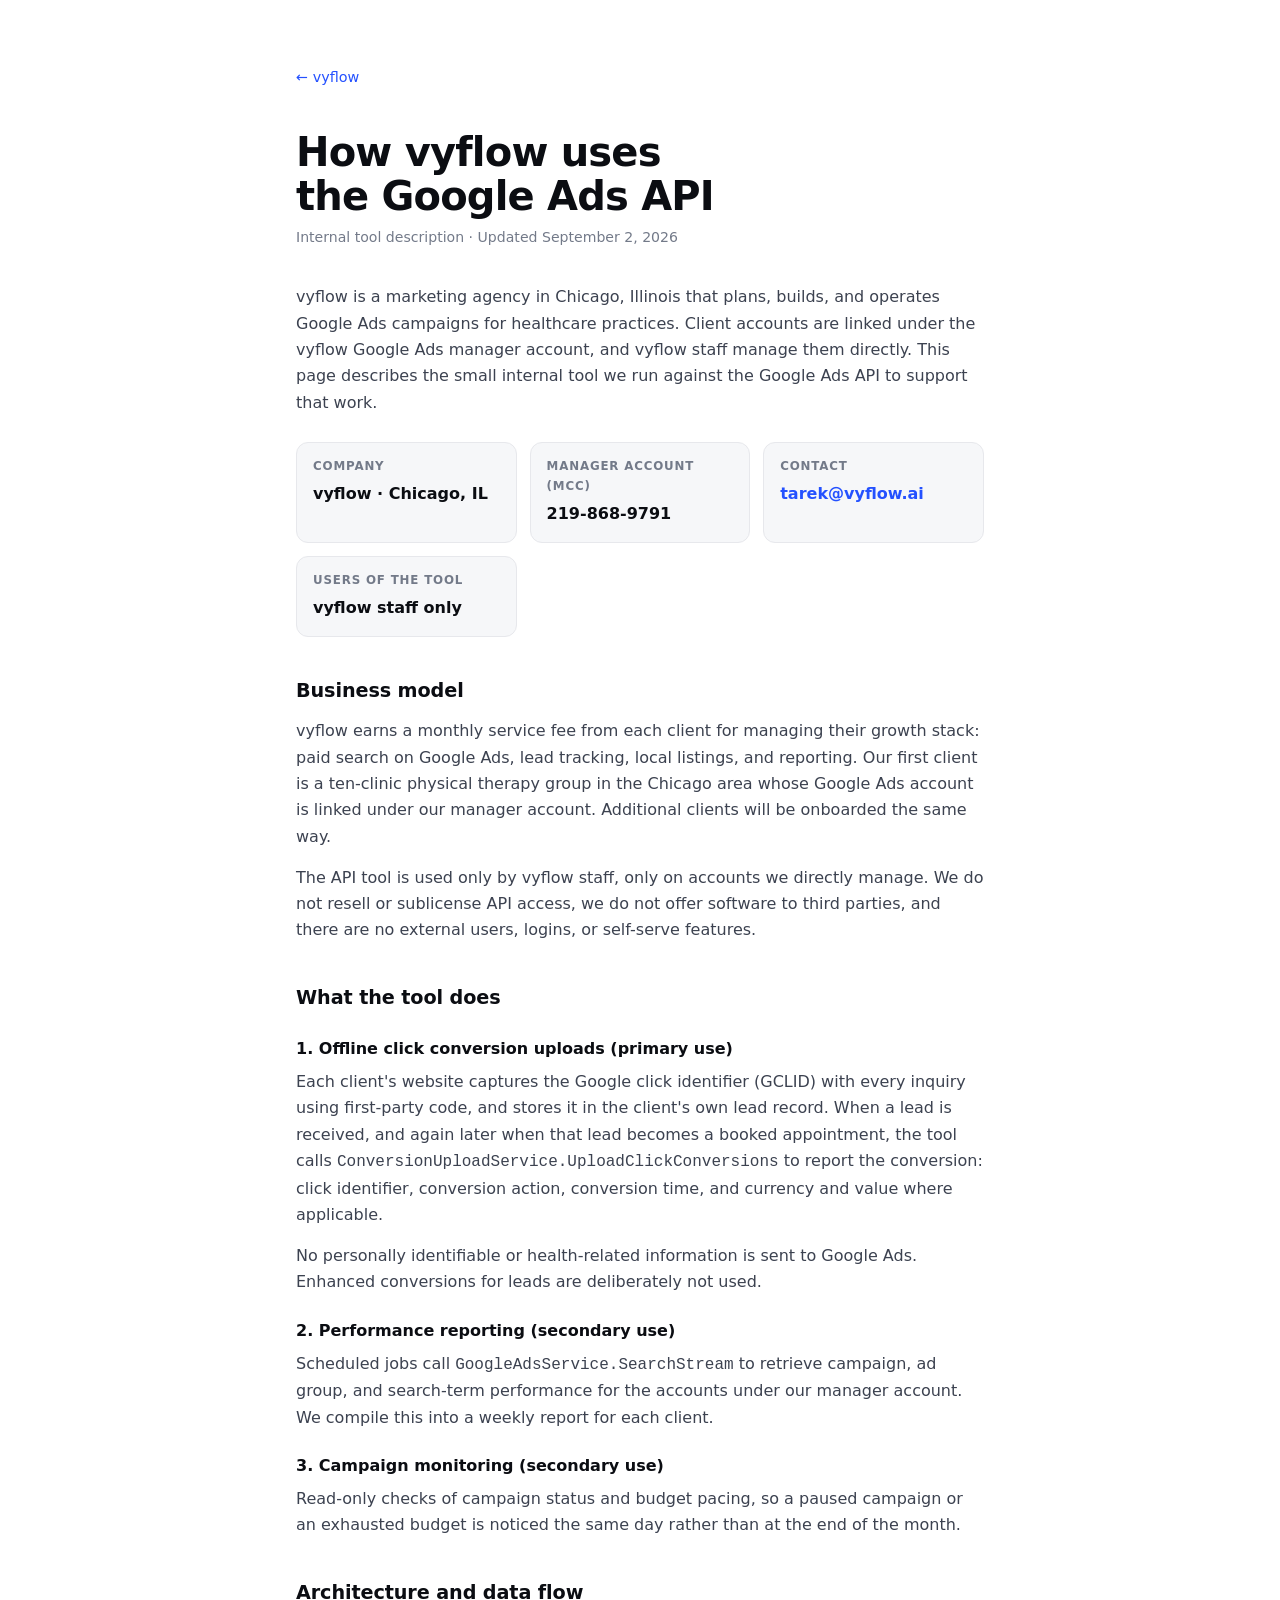
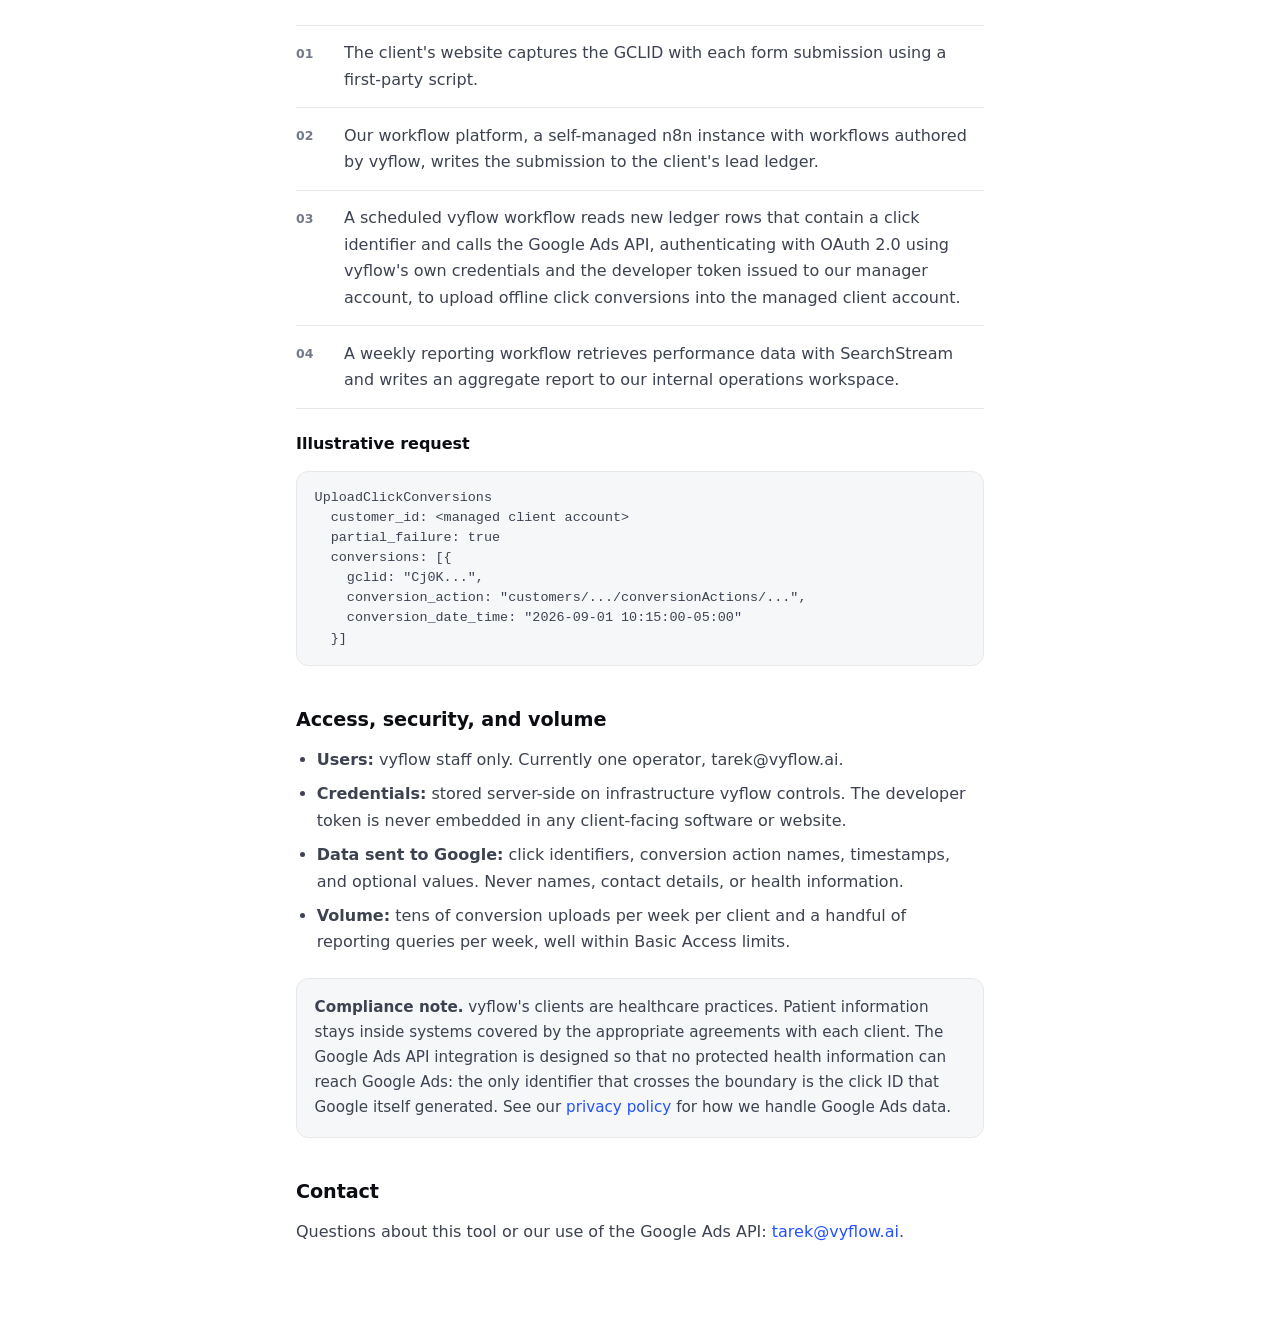
==== google-ads-api.html @ 9b513263 "site: add Google Ads API tool page, Google Ads management section, privacy data-handling section Goo" ====
<!doctype html>
<html lang="en">
<head>
<meta charset="utf-8">
<meta name="viewport" content="width=device-width, initial-scale=1">
<title>Google Ads API Tool · vyflow</title>
<meta name="description" content="How vyflow uses the Google Ads API: an internal tool that uploads offline conversions and pulls performance reports for the client accounts vyflow manages under its manager account.">
<style>
  :root { --ink:#0b0d12; --body:#3c4250; --muted:#737a89; --line:#e7e8ec; --bg:#fff; --surface:#f6f7f9; --accent:#2451ff; }
  @media (prefers-color-scheme: dark) {
    :root { --ink:#f2f4f8; --body:#b8bdc9; --muted:#7e8492; --line:#23262e; --bg:#0b0d12; --surface:#14161c; --accent:#5b7bff; }
  }
  * { box-sizing:border-box; margin:0; }
  body { font:100%/1.65 system-ui,-apple-system,"Segoe UI",sans-serif; background:var(--bg); color:var(--body); -webkit-font-smoothing:antialiased; }
  .wrap { max-width:46rem; margin:0 auto; padding:4rem 1.5rem 5rem; }
  h1 { color:var(--ink); font-size:clamp(1.9rem,4vw,2.5rem); letter-spacing:-0.02em; line-height:1.1; margin-bottom:0.5rem; text-wrap:balance; }
  h2 { color:var(--ink); font-size:1.2rem; letter-spacing:-0.005em; margin:2.4rem 0 0.7rem; }
  h3 { color:var(--ink); font-size:1rem; margin:1.4rem 0 0.4rem; }
  .meta { color:var(--muted); font-size:0.88rem; margin-bottom:2.2rem; }
  p, li { margin-bottom:0.9rem; }
  ul, ol { padding-left:1.3rem; }
  li { margin-bottom:0.5rem; }
  a { color:var(--accent); text-decoration:none; }
  a:hover { text-decoration:underline; }
  .back { display:inline-block; margin-bottom:2.5rem; font-size:0.9rem; }
  .facts { display:grid; grid-template-columns:repeat(auto-fit,minmax(13rem,1fr)); gap:0.8rem; margin:1.6rem 0 0.4rem; }
  .fact { background:var(--surface); border:1px solid var(--line); border-radius:12px; padding:0.9rem 1rem; }
  .fact .k { display:block; font-size:0.74rem; font-weight:600; letter-spacing:0.07em; text-transform:uppercase; color:var(--muted); margin-bottom:0.3rem; }
  .fact .v { color:var(--ink); font-weight:550; font-variant-numeric:tabular-nums; }
  .flow { counter-reset:step; list-style:none; padding:0; margin-top:1rem; border-top:1px solid var(--line); }
  .flow li { counter-increment:step; display:grid; grid-template-columns:2.2rem 1fr; gap:0.8rem; padding:0.9rem 0; border-bottom:1px solid var(--line); margin:0; }
  .flow li::before { content:counter(step,decimal-leading-zero); font-size:0.78rem; font-weight:600; color:var(--muted); padding-top:0.2rem; font-variant-numeric:tabular-nums; }
  pre { background:var(--surface); border:1px solid var(--line); border-radius:12px; padding:1rem 1.1rem; overflow-x:auto; font-size:0.84rem; line-height:1.5; margin:0.8rem 0 1.2rem; }
  code { font-family:ui-monospace,SFMono-Regular,Menlo,monospace; }
  .note { background:var(--surface); border:1px solid var(--line); border-radius:12px; padding:1rem 1.1rem; margin:1.4rem 0; font-size:0.95rem; }
</style>
</head>
<body>
<div class="wrap">
  <a class="back" href="/">&larr; vyflow</a>
  <h1>How vyflow uses the Google Ads API</h1>
  <p class="meta">Internal tool description · Updated September 2, 2026</p>

  <p>vyflow is a marketing agency in Chicago, Illinois that plans, builds, and operates Google Ads campaigns for healthcare practices. Client accounts are linked under the vyflow Google Ads manager account, and vyflow staff manage them directly. This page describes the small internal tool we run against the Google Ads API to support that work.</p>

  <div class="facts">
    <div class="fact"><span class="k">Company</span><span class="v">vyflow · Chicago, IL</span></div>
    <div class="fact"><span class="k">Manager account (MCC)</span><span class="v">219-868-9791</span></div>
    <div class="fact"><span class="k">Contact</span><span class="v"><a href="mailto:tarek@vyflow.ai">tarek@vyflow.ai</a></span></div>
    <div class="fact"><span class="k">Users of the tool</span><span class="v">vyflow staff only</span></div>
  </div>

  <h2>Business model</h2>
  <p>vyflow earns a monthly service fee from each client for managing their growth stack: paid search on Google Ads, lead tracking, local listings, and reporting. Our first client is a ten-clinic physical therapy group in the Chicago area whose Google Ads account is linked under our manager account. Additional clients will be onboarded the same way.</p>
  <p>The API tool is used only by vyflow staff, only on accounts we directly manage. We do not resell or sublicense API access, we do not offer software to third parties, and there are no external users, logins, or self-serve features.</p>

  <h2>What the tool does</h2>

  <h3>1. Offline click conversion uploads (primary use)</h3>
  <p>Each client's website captures the Google click identifier (GCLID) with every inquiry using first-party code, and stores it in the client's own lead record. When a lead is received, and again later when that lead becomes a booked appointment, the tool calls <code>ConversionUploadService.UploadClickConversions</code> to report the conversion: click identifier, conversion action, conversion time, and currency and value where applicable.</p>
  <p>No personally identifiable or health-related information is sent to Google Ads. Enhanced conversions for leads are deliberately not used.</p>

  <h3>2. Performance reporting (secondary use)</h3>
  <p>Scheduled jobs call <code>GoogleAdsService.SearchStream</code> to retrieve campaign, ad group, and search-term performance for the accounts under our manager account. We compile this into a weekly report for each client.</p>

  <h3>3. Campaign monitoring (secondary use)</h3>
  <p>Read-only checks of campaign status and budget pacing, so a paused campaign or an exhausted budget is noticed the same day rather than at the end of the month.</p>

  <h2>Architecture and data flow</h2>
  <ol class="flow">
    <li>The client's website captures the GCLID with each form submission using a first-party script.</li>
    <li>Our workflow platform, a self-managed n8n instance with workflows authored by vyflow, writes the submission to the client's lead ledger.</li>
    <li>A scheduled vyflow workflow reads new ledger rows that contain a click identifier and calls the Google Ads API, authenticating with OAuth 2.0 using vyflow's own credentials and the developer token issued to our manager account, to upload offline click conversions into the managed client account.</li>
    <li>A weekly reporting workflow retrieves performance data with SearchStream and writes an aggregate report to our internal operations workspace.</li>
  </ol>

  <h3>Illustrative request</h3>
  <pre><code>UploadClickConversions
  customer_id: &lt;managed client account&gt;
  partial_failure: true
  conversions: [{
    gclid: "Cj0K...",
    conversion_action: "customers/.../conversionActions/...",
    conversion_date_time: "2026-09-01 10:15:00-05:00"
  }]</code></pre>

  <h2>Access, security, and volume</h2>
  <ul>
    <li><strong>Users:</strong> vyflow staff only. Currently one operator, tarek@vyflow.ai.</li>
    <li><strong>Credentials:</strong> stored server-side on infrastructure vyflow controls. The developer token is never embedded in any client-facing software or website.</li>
    <li><strong>Data sent to Google:</strong> click identifiers, conversion action names, timestamps, and optional values. Never names, contact details, or health information.</li>
    <li><strong>Volume:</strong> tens of conversion uploads per week per client and a handful of reporting queries per week, well within Basic Access limits.</li>
  </ul>

  <div class="note">
    <strong>Compliance note.</strong> vyflow's clients are healthcare practices. Patient information stays inside systems covered by the appropriate agreements with each client. The Google Ads API integration is designed so that no protected health information can reach Google Ads: the only identifier that crosses the boundary is the click ID that Google itself generated. See our <a href="/privacy.html">privacy policy</a> for how we handle Google Ads data.
  </div>

  <h2>Contact</h2>
  <p>Questions about this tool or our use of the Google Ads API: <a href="mailto:tarek@vyflow.ai">tarek@vyflow.ai</a>.</p>
</div>
</body>
</html>
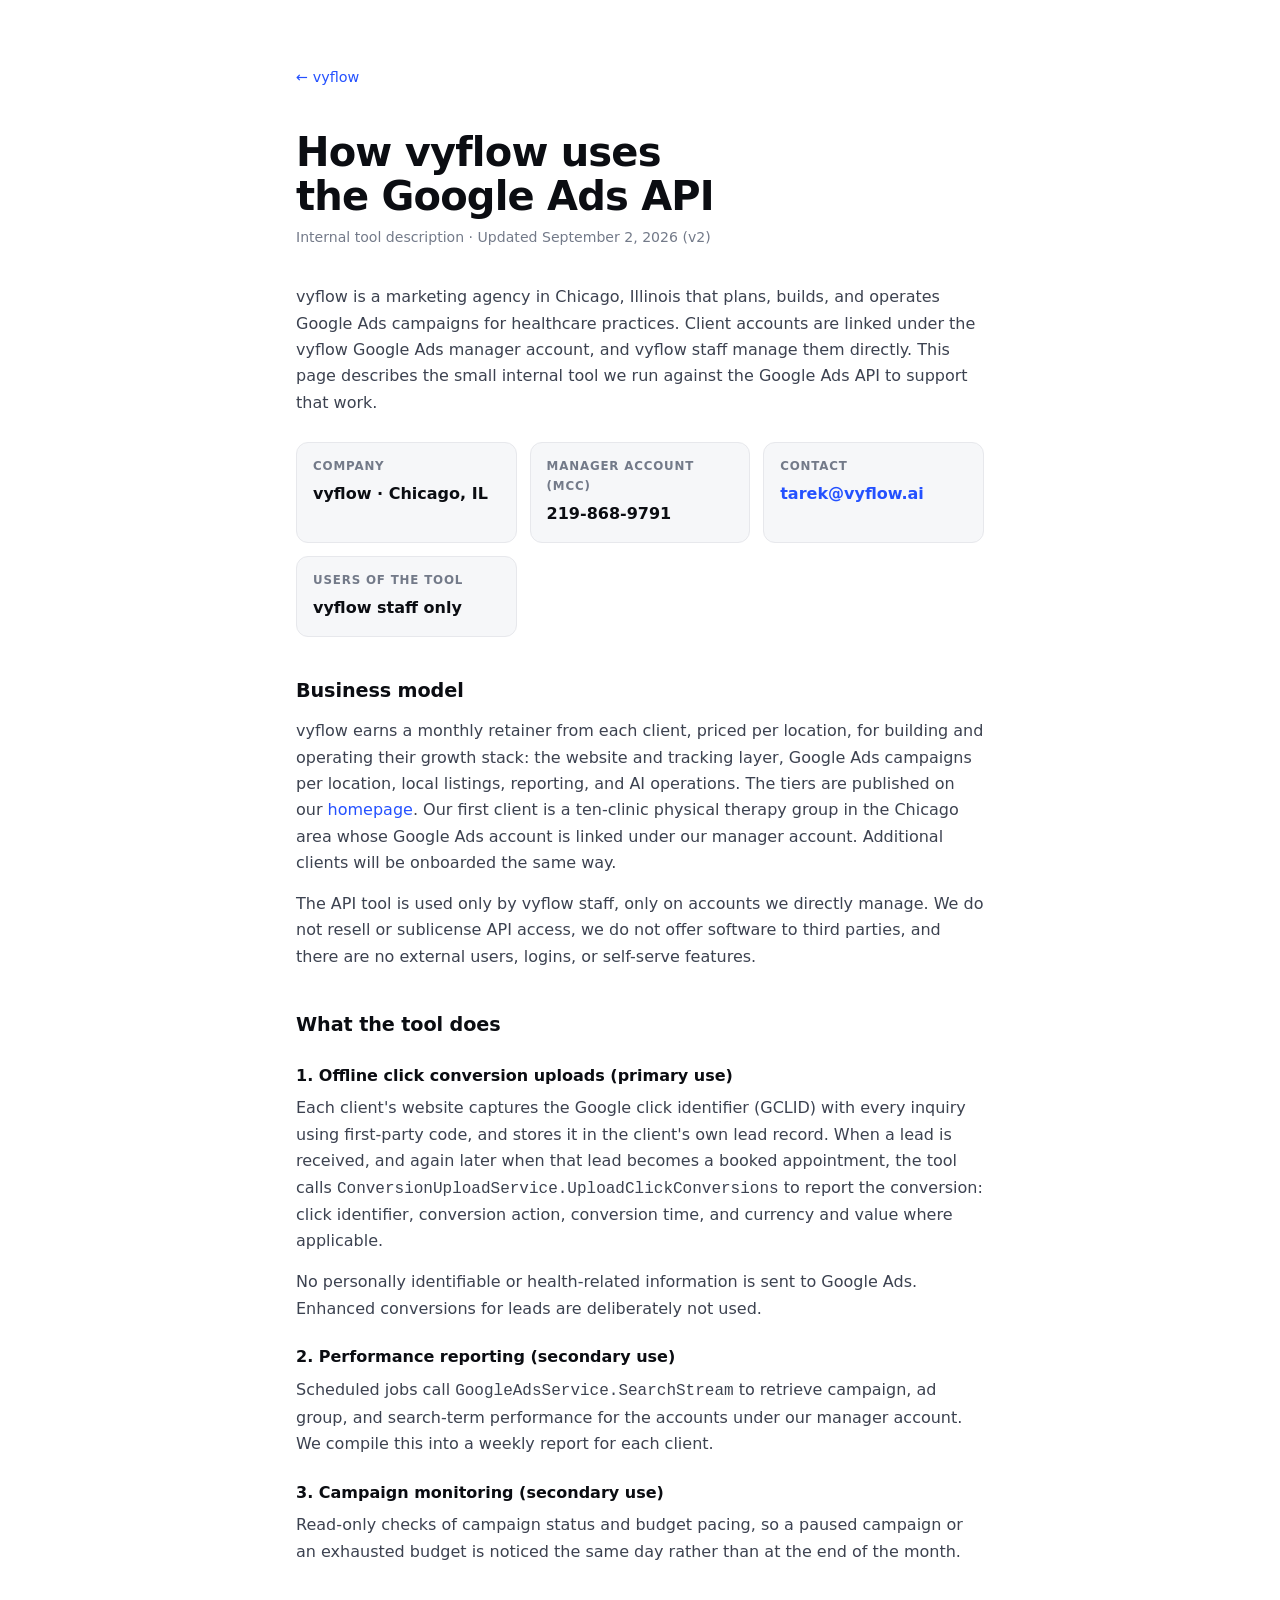
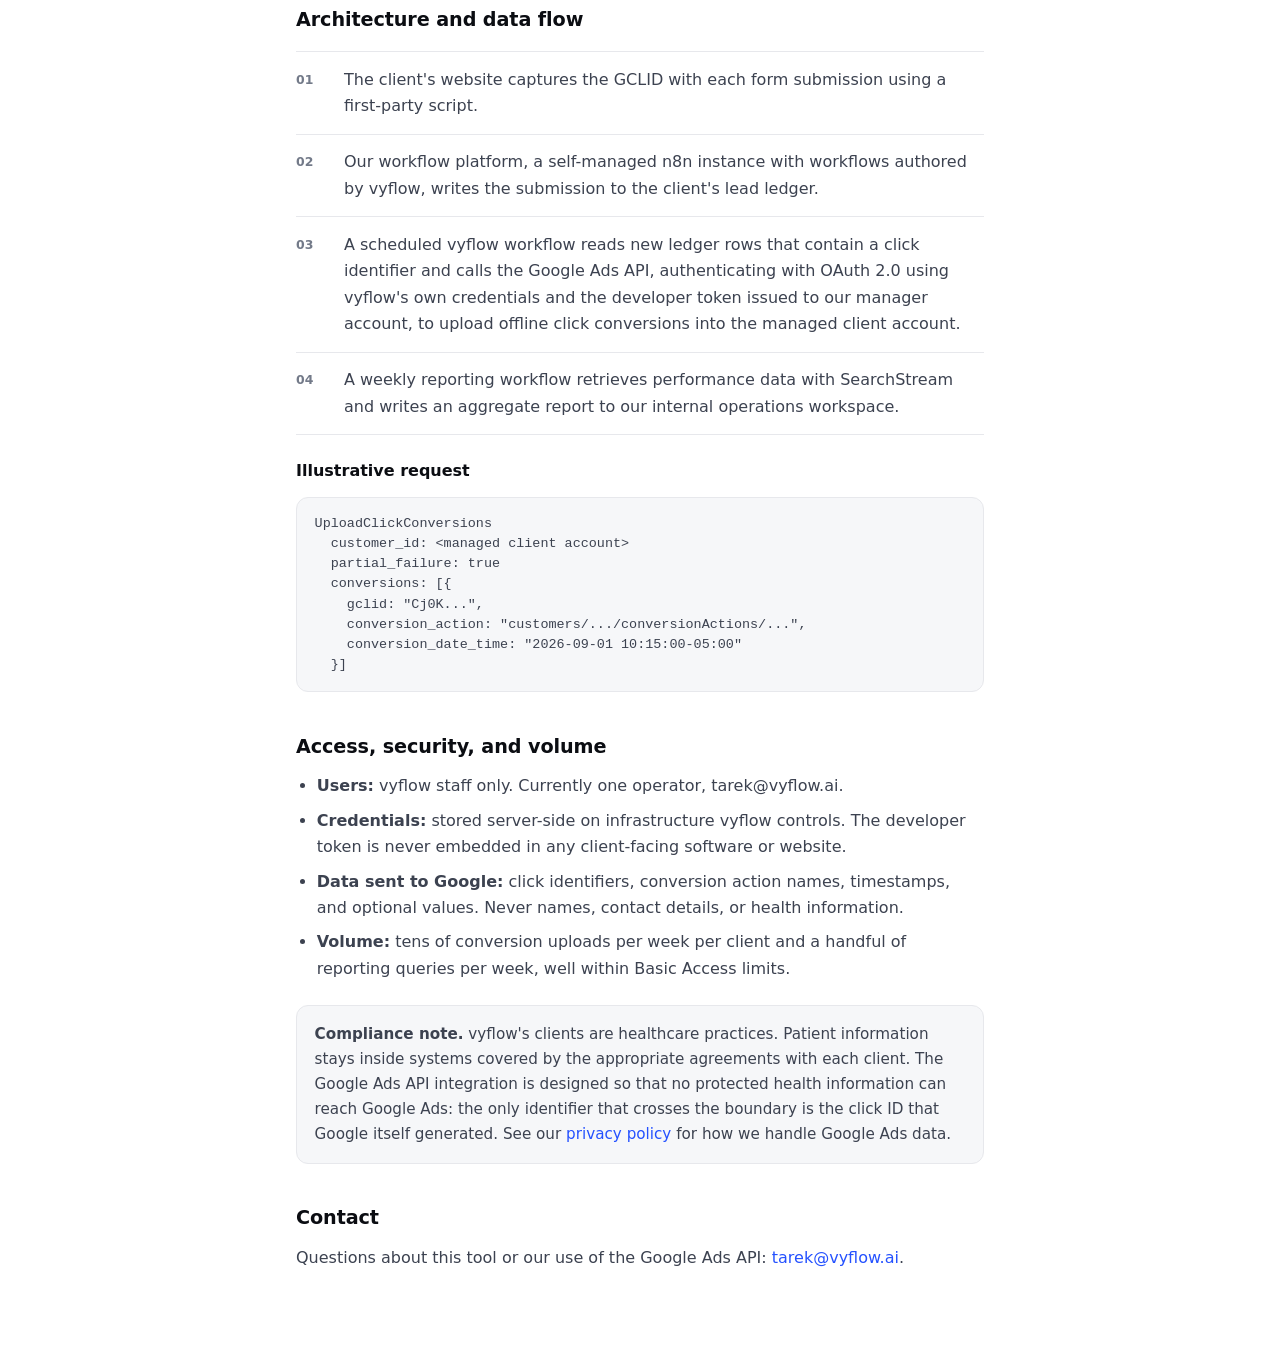
==== commit eff149c1: "site v2: positioning, three tiers, AI audit offer; Meta runbook rewrite after Business Suite audit C" ====
--- a/google-ads-api.html
+++ b/google-ads-api.html
@@ -39,7 +39,7 @@
 <div class="wrap">
   <a class="back" href="/">&larr; vyflow</a>
   <h1>How vyflow uses the Google Ads API</h1>
-  <p class="meta">Internal tool description · Updated September 2, 2026</p>
+  <p class="meta">Internal tool description · Updated September 2, 2026 (v2)</p>
 
   <p>vyflow is a marketing agency in Chicago, Illinois that plans, builds, and operates Google Ads campaigns for healthcare practices. Client accounts are linked under the vyflow Google Ads manager account, and vyflow staff manage them directly. This page describes the small internal tool we run against the Google Ads API to support that work.</p>
 
@@ -51,7 +51,7 @@
   </div>
 
   <h2>Business model</h2>
-  <p>vyflow earns a monthly service fee from each client for managing their growth stack: paid search on Google Ads, lead tracking, local listings, and reporting. Our first client is a ten-clinic physical therapy group in the Chicago area whose Google Ads account is linked under our manager account. Additional clients will be onboarded the same way.</p>
+  <p>vyflow earns a monthly retainer from each client, priced per location, for building and operating their growth stack: the website and tracking layer, Google Ads campaigns per location, local listings, reporting, and AI operations. The tiers are published on our <a href="/#services">homepage</a>. Our first client is a ten-clinic physical therapy group in the Chicago area whose Google Ads account is linked under our manager account. Additional clients will be onboarded the same way.</p>
   <p>The API tool is used only by vyflow staff, only on accounts we directly manage. We do not resell or sublicense API access, we do not offer software to third parties, and there are no external users, logins, or self-serve features.</p>
 
   <h2>What the tool does</h2>
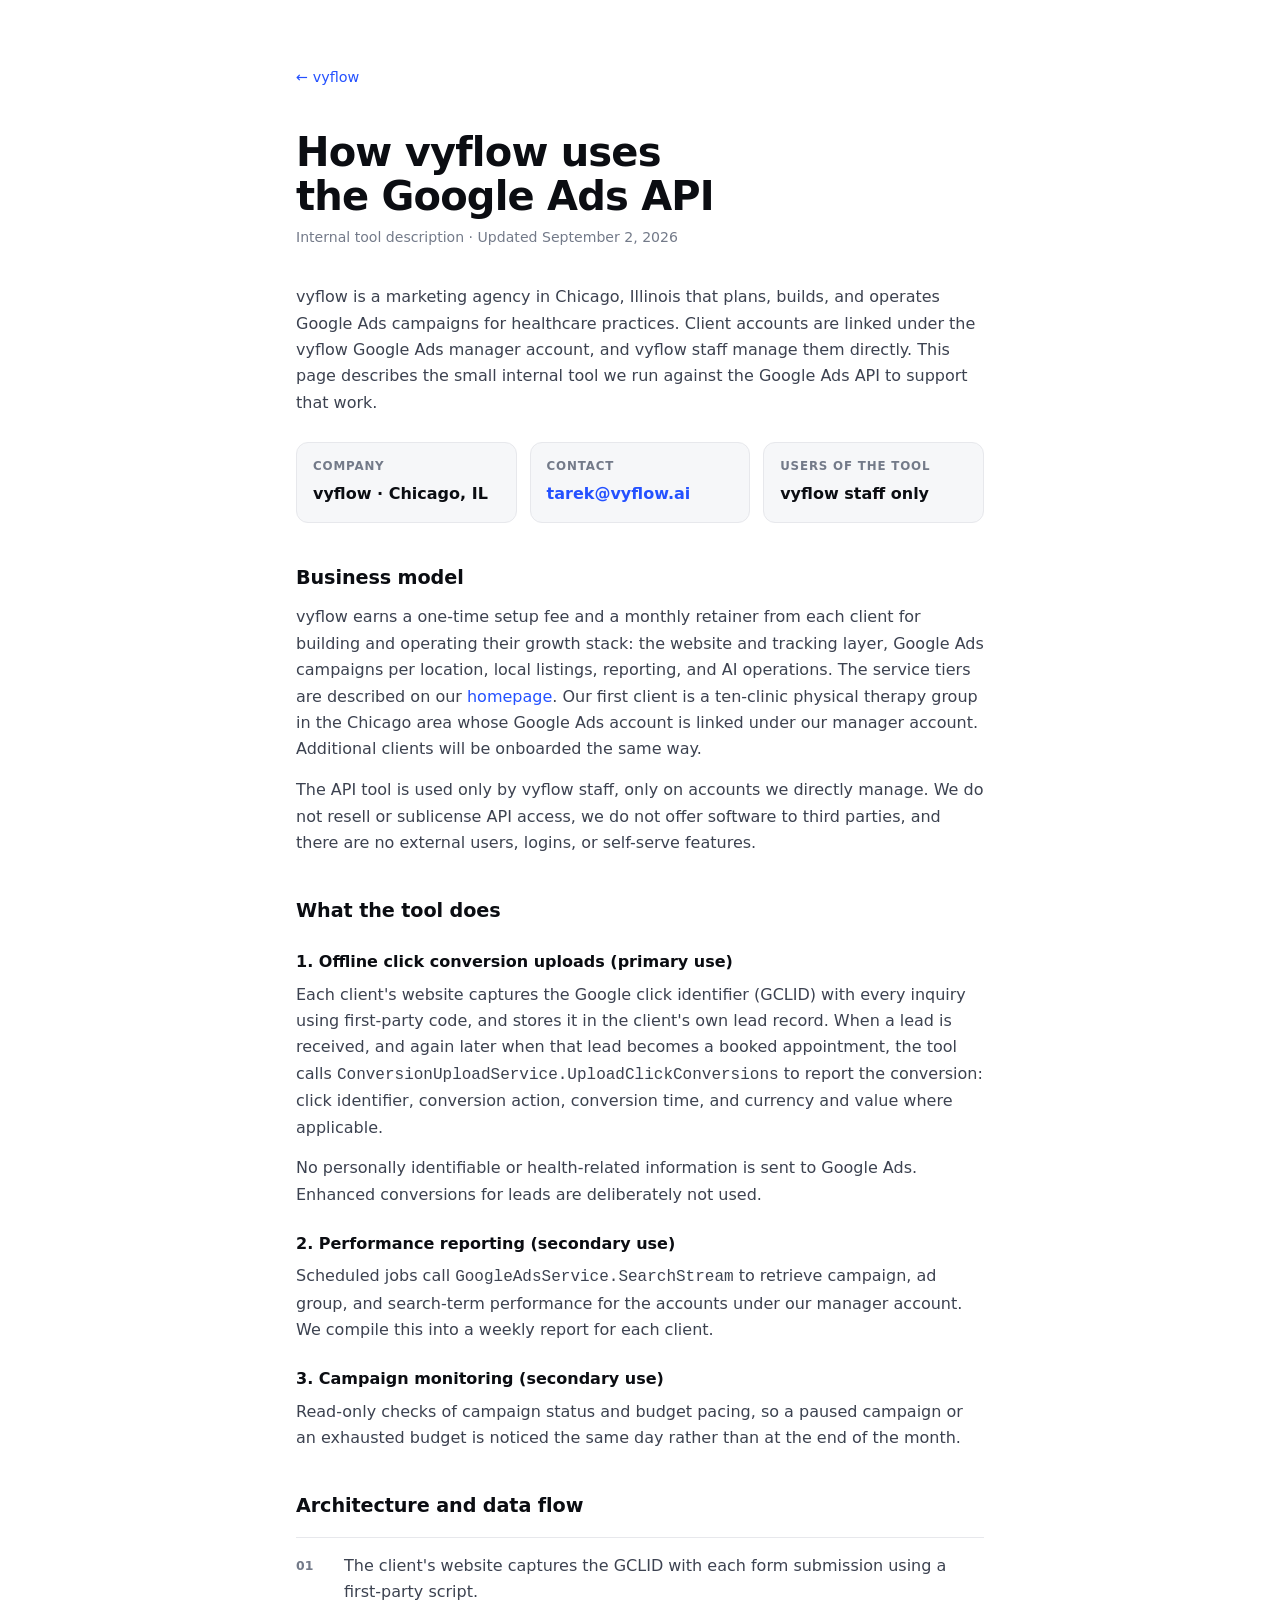
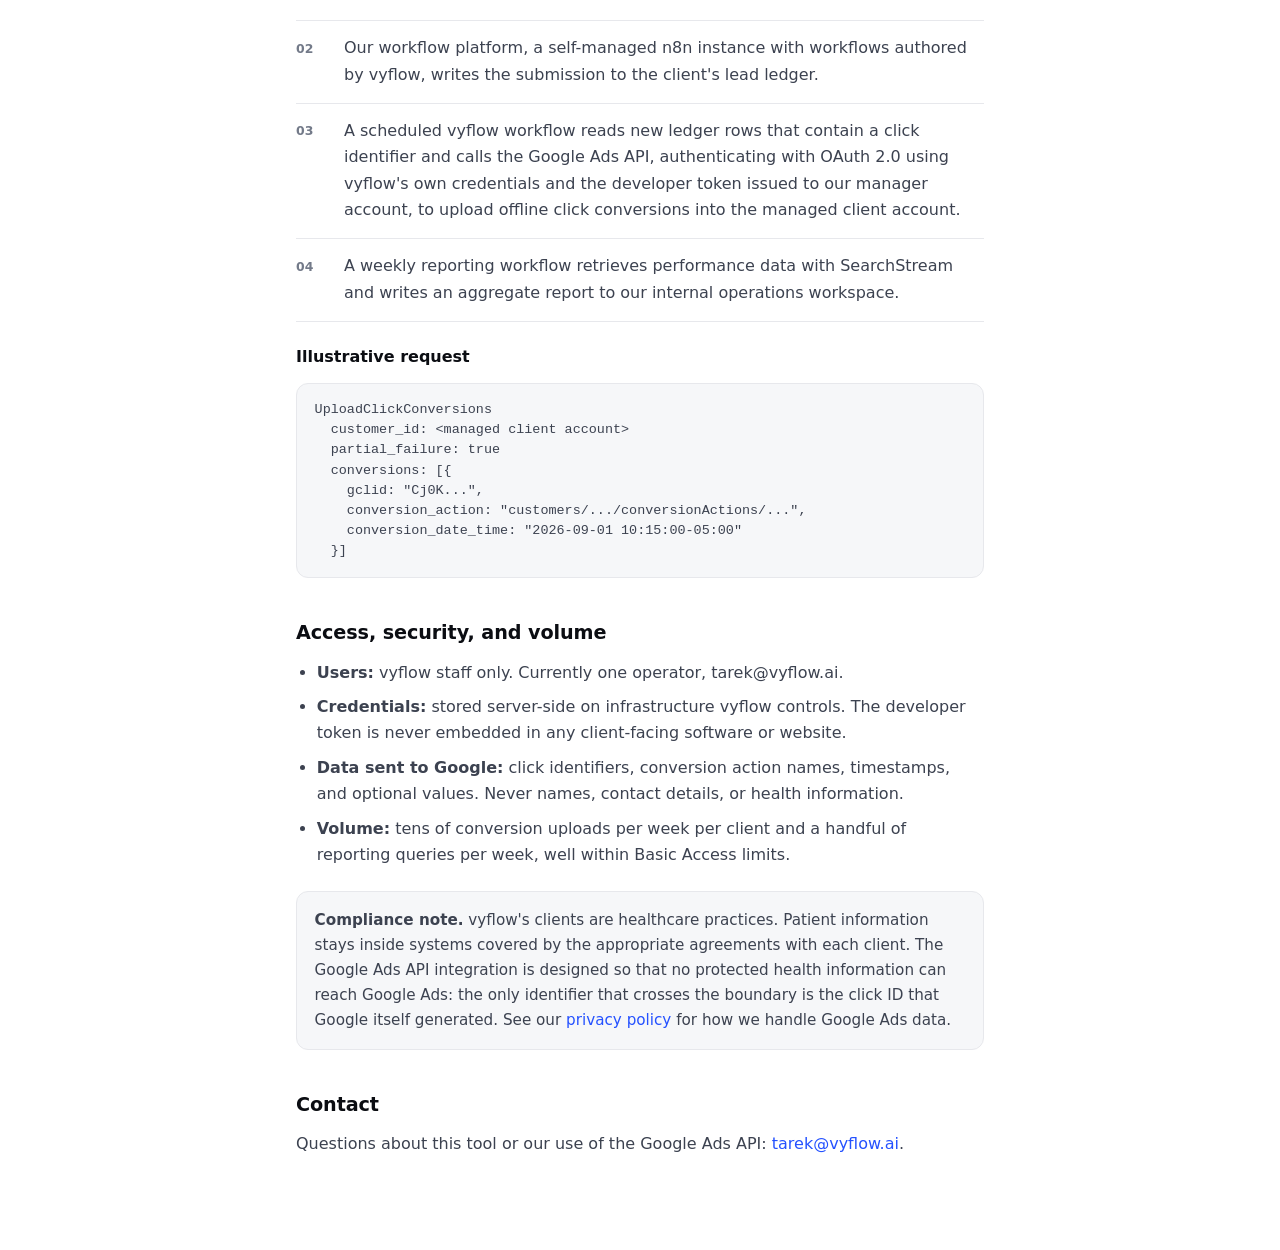
==== commit 94b15bb3: "site: serve single-location practices, remove published prices and MCC number Co-Authored-By: Claude" ====
--- a/google-ads-api.html
+++ b/google-ads-api.html
@@ -39,19 +39,18 @@
 <div class="wrap">
   <a class="back" href="/">&larr; vyflow</a>
   <h1>How vyflow uses the Google Ads API</h1>
-  <p class="meta">Internal tool description · Updated September 2, 2026 (v2)</p>
+  <p class="meta">Internal tool description · Updated September 2, 2026</p>
 
   <p>vyflow is a marketing agency in Chicago, Illinois that plans, builds, and operates Google Ads campaigns for healthcare practices. Client accounts are linked under the vyflow Google Ads manager account, and vyflow staff manage them directly. This page describes the small internal tool we run against the Google Ads API to support that work.</p>
 
   <div class="facts">
     <div class="fact"><span class="k">Company</span><span class="v">vyflow · Chicago, IL</span></div>
-    <div class="fact"><span class="k">Manager account (MCC)</span><span class="v">219-868-9791</span></div>
     <div class="fact"><span class="k">Contact</span><span class="v"><a href="mailto:tarek@vyflow.ai">tarek@vyflow.ai</a></span></div>
     <div class="fact"><span class="k">Users of the tool</span><span class="v">vyflow staff only</span></div>
   </div>
 
   <h2>Business model</h2>
-  <p>vyflow earns a monthly retainer from each client, priced per location, for building and operating their growth stack: the website and tracking layer, Google Ads campaigns per location, local listings, reporting, and AI operations. The tiers are published on our <a href="/#services">homepage</a>. Our first client is a ten-clinic physical therapy group in the Chicago area whose Google Ads account is linked under our manager account. Additional clients will be onboarded the same way.</p>
+  <p>vyflow earns a one-time setup fee and a monthly retainer from each client for building and operating their growth stack: the website and tracking layer, Google Ads campaigns per location, local listings, reporting, and AI operations. The service tiers are described on our <a href="/#services">homepage</a>. Our first client is a ten-clinic physical therapy group in the Chicago area whose Google Ads account is linked under our manager account. Additional clients will be onboarded the same way.</p>
   <p>The API tool is used only by vyflow staff, only on accounts we directly manage. We do not resell or sublicense API access, we do not offer software to third parties, and there are no external users, logins, or self-serve features.</p>
 
   <h2>What the tool does</h2>
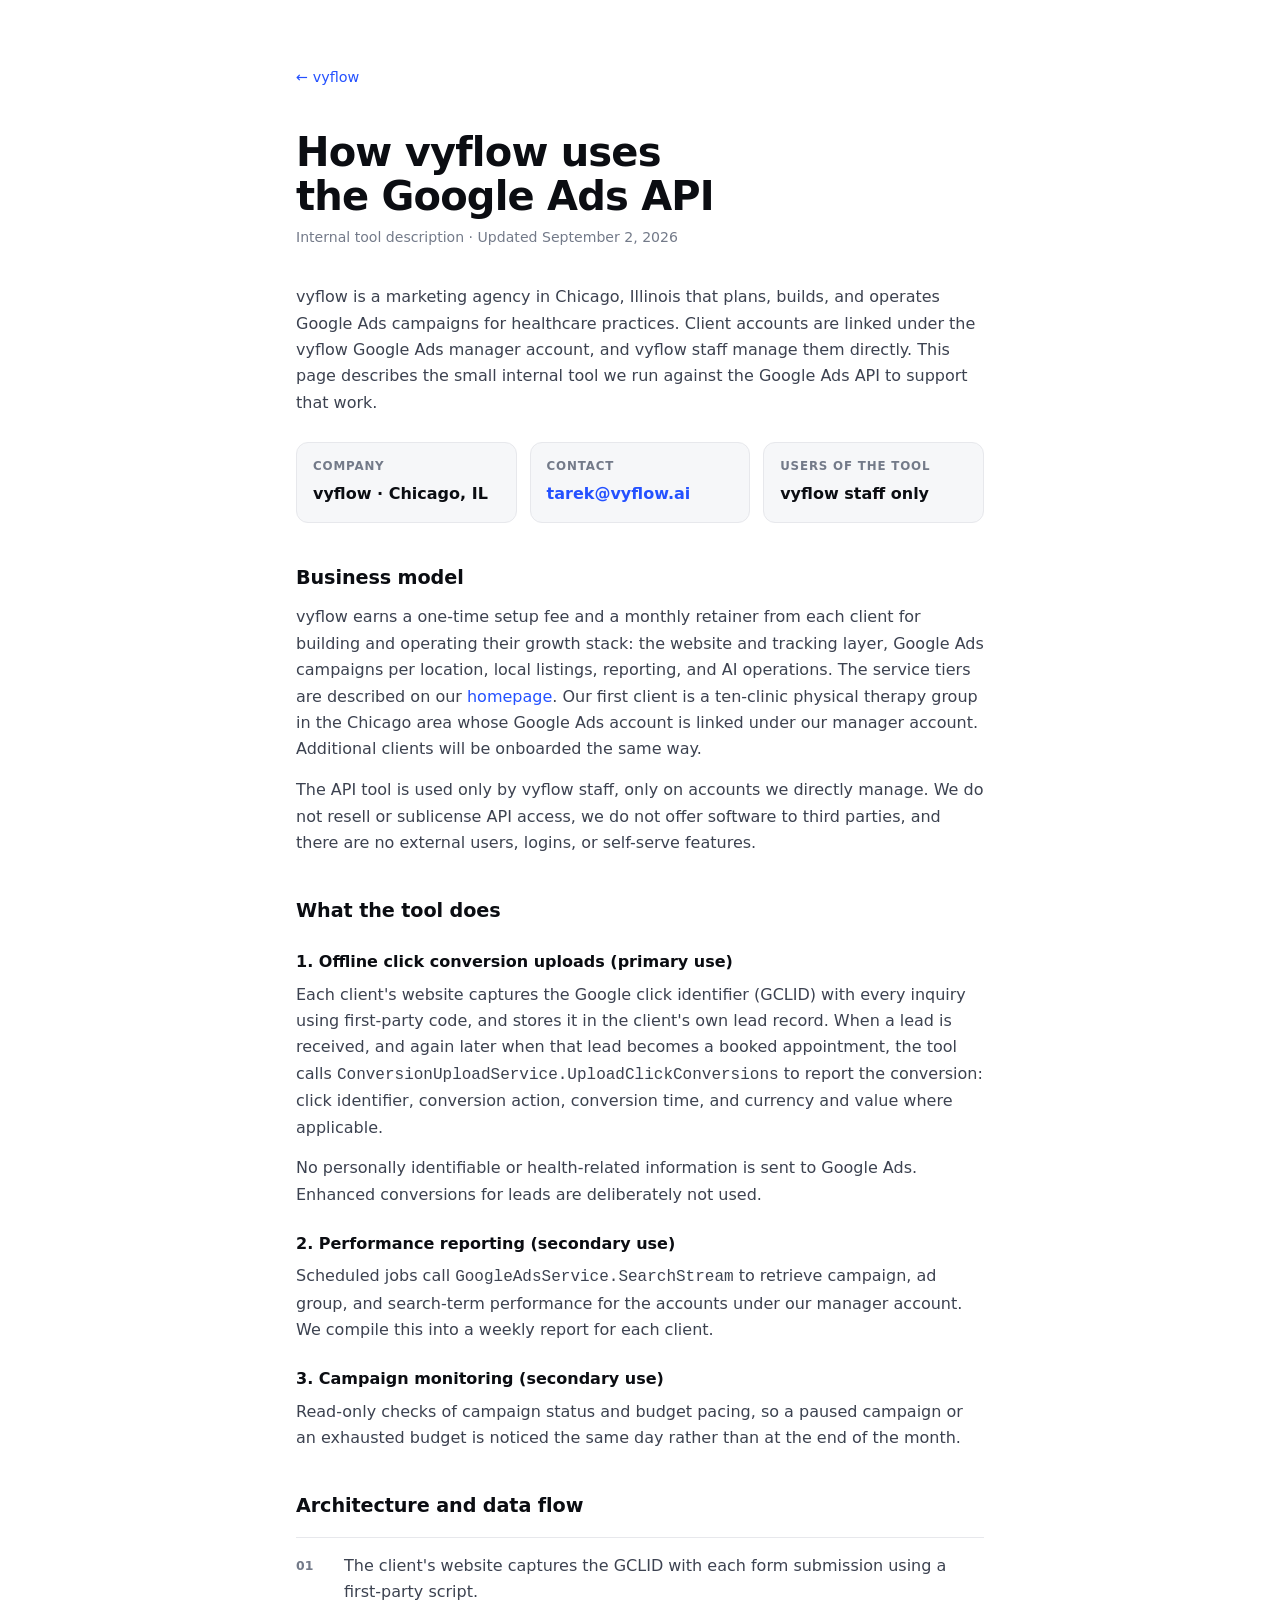
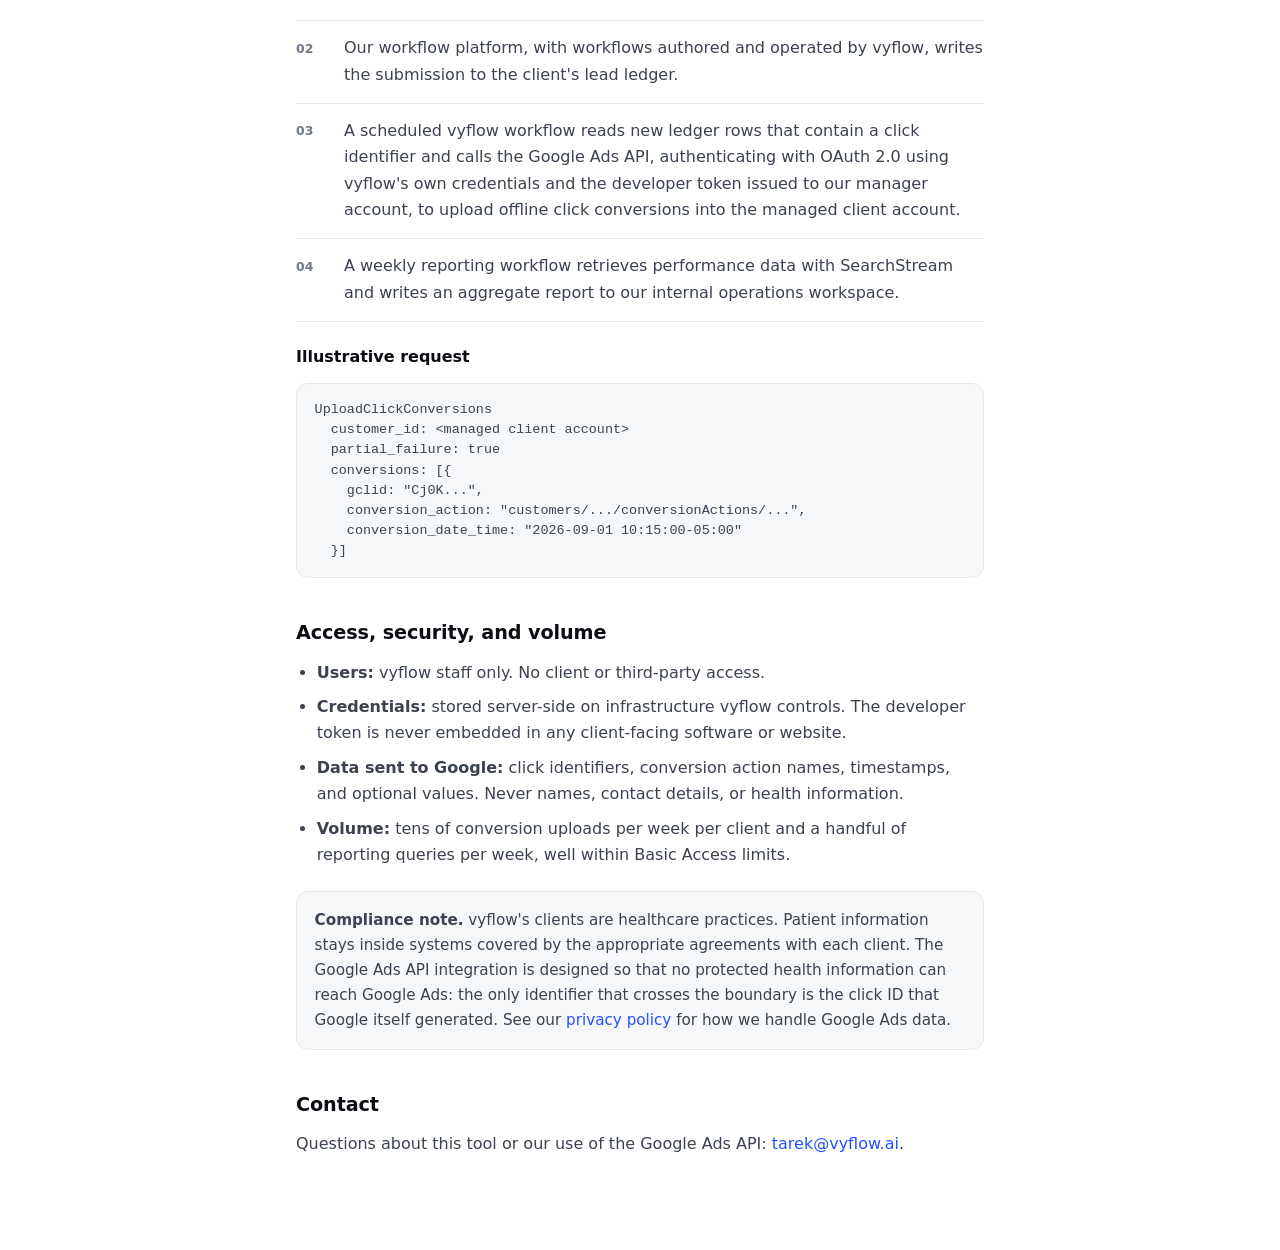
==== commit e93ef381: "site: drop operator count and platform name from API page Co-Authored-By: Claude Fable 5.1 <noreply@" ====
--- a/google-ads-api.html
+++ b/google-ads-api.html
@@ -68,7 +68,7 @@
   <h2>Architecture and data flow</h2>
   <ol class="flow">
     <li>The client's website captures the GCLID with each form submission using a first-party script.</li>
-    <li>Our workflow platform, a self-managed n8n instance with workflows authored by vyflow, writes the submission to the client's lead ledger.</li>
+    <li>Our workflow platform, with workflows authored and operated by vyflow, writes the submission to the client's lead ledger.</li>
     <li>A scheduled vyflow workflow reads new ledger rows that contain a click identifier and calls the Google Ads API, authenticating with OAuth 2.0 using vyflow's own credentials and the developer token issued to our manager account, to upload offline click conversions into the managed client account.</li>
     <li>A weekly reporting workflow retrieves performance data with SearchStream and writes an aggregate report to our internal operations workspace.</li>
   </ol>
@@ -85,7 +85,7 @@
 
   <h2>Access, security, and volume</h2>
   <ul>
-    <li><strong>Users:</strong> vyflow staff only. Currently one operator, tarek@vyflow.ai.</li>
+    <li><strong>Users:</strong> vyflow staff only. No client or third-party access.</li>
     <li><strong>Credentials:</strong> stored server-side on infrastructure vyflow controls. The developer token is never embedded in any client-facing software or website.</li>
     <li><strong>Data sent to Google:</strong> click identifiers, conversion action names, timestamps, and optional values. Never names, contact details, or health information.</li>
     <li><strong>Volume:</strong> tens of conversion uploads per week per client and a handful of reporting queries per week, well within Basic Access limits.</li>
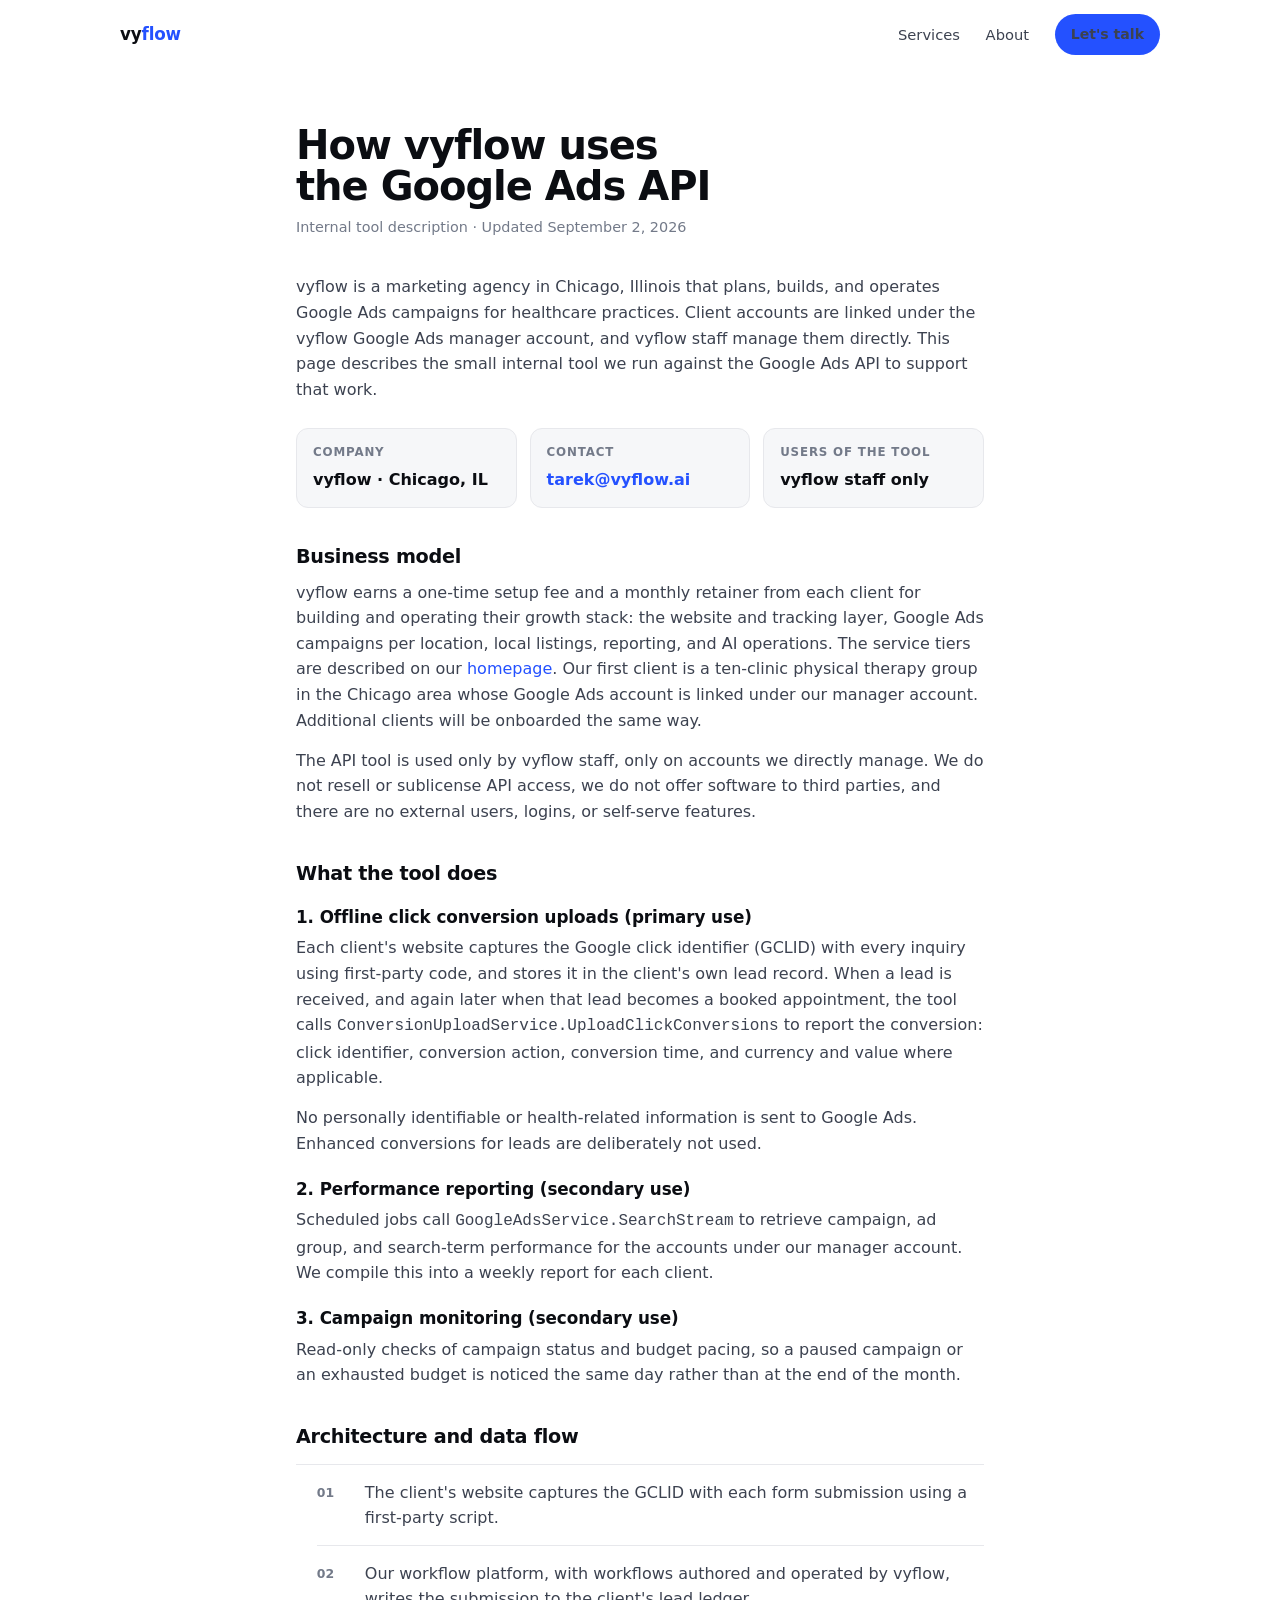
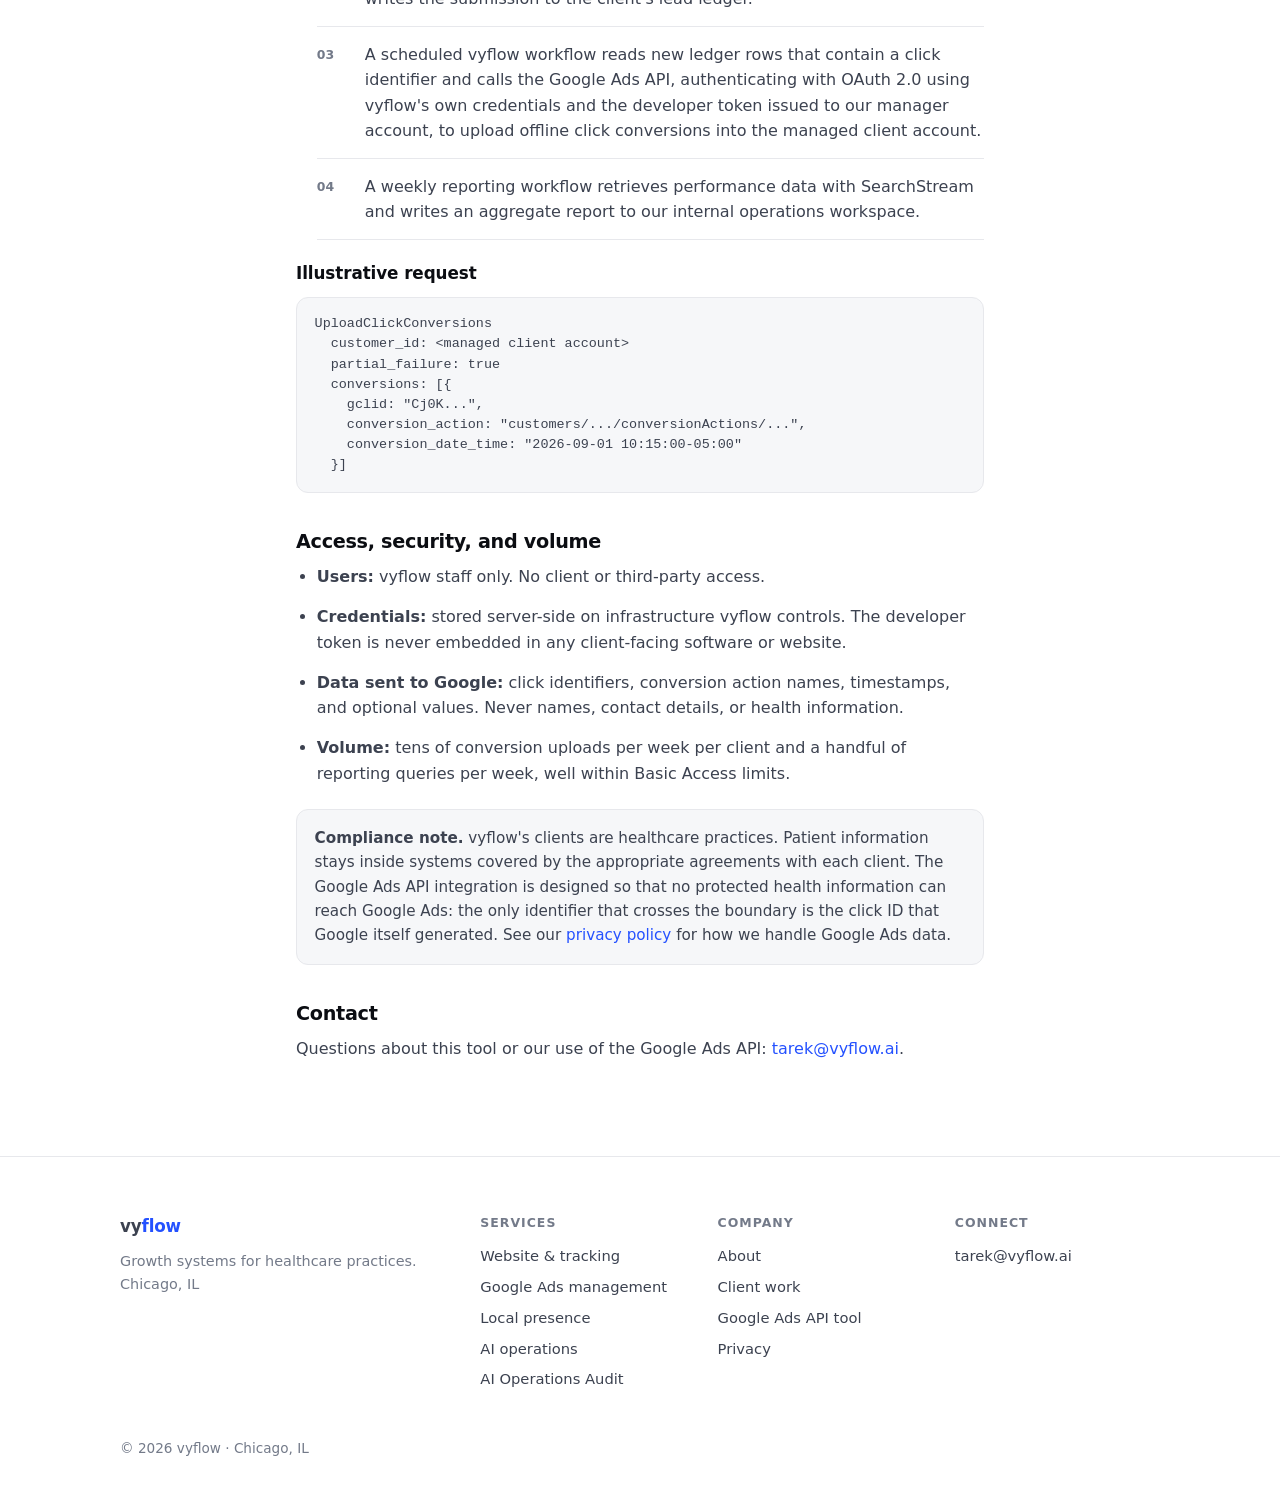
==== commit b05c12a4: "site v3: leftclick-style structure (hero + stats, S&O case study, team, differentiators, audit, proc" ====
--- a/google-ads-api.html
+++ b/google-ads-api.html
@@ -5,24 +5,8 @@
 <meta name="viewport" content="width=device-width, initial-scale=1">
 <title>Google Ads API Tool · vyflow</title>
 <meta name="description" content="How vyflow uses the Google Ads API: an internal tool that uploads offline conversions and pulls performance reports for the client accounts vyflow manages under its manager account.">
+<link rel="stylesheet" href="/site.css">
 <style>
-  :root { --ink:#0b0d12; --body:#3c4250; --muted:#737a89; --line:#e7e8ec; --bg:#fff; --surface:#f6f7f9; --accent:#2451ff; }
-  @media (prefers-color-scheme: dark) {
-    :root { --ink:#f2f4f8; --body:#b8bdc9; --muted:#7e8492; --line:#23262e; --bg:#0b0d12; --surface:#14161c; --accent:#5b7bff; }
-  }
-  * { box-sizing:border-box; margin:0; }
-  body { font:100%/1.65 system-ui,-apple-system,"Segoe UI",sans-serif; background:var(--bg); color:var(--body); -webkit-font-smoothing:antialiased; }
-  .wrap { max-width:46rem; margin:0 auto; padding:4rem 1.5rem 5rem; }
-  h1 { color:var(--ink); font-size:clamp(1.9rem,4vw,2.5rem); letter-spacing:-0.02em; line-height:1.1; margin-bottom:0.5rem; text-wrap:balance; }
-  h2 { color:var(--ink); font-size:1.2rem; letter-spacing:-0.005em; margin:2.4rem 0 0.7rem; }
-  h3 { color:var(--ink); font-size:1rem; margin:1.4rem 0 0.4rem; }
-  .meta { color:var(--muted); font-size:0.88rem; margin-bottom:2.2rem; }
-  p, li { margin-bottom:0.9rem; }
-  ul, ol { padding-left:1.3rem; }
-  li { margin-bottom:0.5rem; }
-  a { color:var(--accent); text-decoration:none; }
-  a:hover { text-decoration:underline; }
-  .back { display:inline-block; margin-bottom:2.5rem; font-size:0.9rem; }
   .facts { display:grid; grid-template-columns:repeat(auto-fit,minmax(13rem,1fr)); gap:0.8rem; margin:1.6rem 0 0.4rem; }
   .fact { background:var(--surface); border:1px solid var(--line); border-radius:12px; padding:0.9rem 1rem; }
   .fact .k { display:block; font-size:0.74rem; font-weight:600; letter-spacing:0.07em; text-transform:uppercase; color:var(--muted); margin-bottom:0.3rem; }
@@ -36,8 +20,17 @@
 </style>
 </head>
 <body>
-<div class="wrap">
-  <a class="back" href="/">&larr; vyflow</a>
+<nav class="nav" id="nav">
+  <div class="nav-inner">
+    <a class="logo" href="/">vy<span>flow</span></a>
+    <div class="nav-links">
+      <a href="/services.html">Services</a>
+      <a href="/#about">About</a>
+      <a class="btn small" href="mailto:tarek@vyflow.ai?subject=Let%27s%20talk">Let's talk</a>
+    </div>
+  </div>
+</nav>
+<div class="doc">
   <h1>How vyflow uses the Google Ads API</h1>
   <p class="meta">Internal tool description · Updated September 2, 2026</p>
 
@@ -98,5 +91,37 @@
   <h2>Contact</h2>
   <p>Questions about this tool or our use of the Google Ads API: <a href="mailto:tarek@vyflow.ai">tarek@vyflow.ai</a>.</p>
 </div>
+<footer>
+  <div class="wrap foot-cols">
+    <div>
+      <a class="logo" href="/">vy<span>flow</span></a>
+      <p class="meta" style="margin-top:0.6rem">Growth systems for healthcare practices.<br>Chicago, IL</p>
+    </div>
+    <div>
+      <h4>Services</h4>
+      <a href="/services.html#website">Website &amp; tracking</a>
+      <a href="/services.html#ads">Google Ads management</a>
+      <a href="/services.html#local">Local presence</a>
+      <a href="/services.html#ai">AI operations</a>
+      <a href="/services.html#audit">AI Operations Audit</a>
+    </div>
+    <div>
+      <h4>Company</h4>
+      <a href="/#about">About</a>
+      <a href="/#work">Client work</a>
+      <a href="/google-ads-api.html">Google Ads API tool</a>
+      <a href="/privacy.html">Privacy</a>
+    </div>
+    <div>
+      <h4>Connect</h4>
+      <a href="mailto:tarek@vyflow.ai">tarek@vyflow.ai</a>
+    </div>
+  </div>
+  <div class="wrap copy">© 2026 vyflow · Chicago, IL</div>
+</footer>
+<script>
+  const nav = document.getElementById('nav');
+  addEventListener('scroll', () => nav.classList.toggle('is-scrolled', scrollY > 8), { passive: true });
+</script>
 </body>
 </html>
--- a/site.css
+++ b/site.css
@@ -0,0 +1,148 @@
+:root {
+  --ink: #0b0d12; --body: #3c4250; --muted: #737a89; --line: #e7e8ec;
+  --bg: #ffffff; --surface: #f6f7f9; --accent: #2451ff; --accent-ink: #ffffff;
+  --nav-bg: rgba(255, 255, 255, 0.68);
+}
+@media (prefers-color-scheme: dark) {
+  :root {
+    --ink: #f2f4f8; --body: #b8bdc9; --muted: #7e8492; --line: #23262e;
+    --bg: #0b0d12; --surface: #14161c; --accent: #5b7bff; --accent-ink: #0b0d12;
+    --nav-bg: rgba(11, 13, 18, 0.68);
+  }
+}
+@media (prefers-reduced-transparency: reduce) { :root { --nav-bg: var(--bg); } .nav { backdrop-filter: none !important; } }
+
+* { box-sizing: border-box; margin: 0; }
+html { scroll-behavior: smooth; }
+@media (prefers-reduced-motion: reduce) { html { scroll-behavior: auto; } }
+body { font: 100%/1.6 system-ui, -apple-system, "Segoe UI", sans-serif; font-optical-sizing: auto; background: var(--bg); color: var(--body); -webkit-font-smoothing: antialiased; }
+.wrap { max-width: 68rem; margin: 0 auto; padding: 0 1.5rem; }
+
+/* nav */
+.nav { position: sticky; top: 0; z-index: 10; background: var(--nav-bg); backdrop-filter: blur(20px) saturate(180%); -webkit-backdrop-filter: blur(20px) saturate(180%); }
+.nav::after { content: ""; position: absolute; inset: auto 0 -1px 0; height: 1px; background: var(--line); opacity: 0; transition: opacity 240ms ease; }
+.nav.is-scrolled::after { opacity: 1; }
+.nav-inner { display: flex; align-items: center; justify-content: space-between; gap: 1rem; padding: 0.9rem 1.5rem; max-width: 68rem; margin: 0 auto; }
+.logo { font-weight: 650; font-size: 1.05rem; color: var(--ink); text-decoration: none; letter-spacing: -0.01em; }
+.logo span { color: var(--accent); }
+.nav-links { display: flex; gap: 1.6rem; align-items: center; font-size: 0.92rem; }
+.nav-links a { color: var(--body); text-decoration: none; }
+.nav-links a:hover { color: var(--ink); }
+
+/* type */
+h1 { font-size: clamp(2.4rem, 6vw, 4.2rem); line-height: 1.04; letter-spacing: -0.025em; font-weight: 680; color: var(--ink); text-wrap: balance; max-width: 16ch; }
+h2 { font-size: clamp(1.5rem, 3vw, 2.1rem); line-height: 1.15; letter-spacing: -0.015em; font-weight: 650; color: var(--ink); text-wrap: balance; }
+h3 { font-size: 1.05rem; line-height: 1.3; letter-spacing: -0.005em; font-weight: 620; color: var(--ink); }
+h4 { font-size: 0.78rem; font-weight: 600; letter-spacing: 0.08em; text-transform: uppercase; color: var(--muted); margin-bottom: 0.7rem; }
+.lead { font-size: clamp(1.05rem, 1.8vw, 1.25rem); line-height: 1.55; max-width: 38rem; }
+.eyebrow { font-size: 0.78rem; font-weight: 600; letter-spacing: 0.08em; text-transform: uppercase; color: var(--accent); margin-bottom: 0.9rem; }
+.meta { font-size: 0.9rem; color: var(--muted); }
+.sub { max-width: 40rem; margin-top: 1rem; }
+
+/* layout */
+section { padding: clamp(4rem, 9vw, 7rem) 0; }
+section.alt { background: var(--surface); }
+.hero { padding-top: clamp(4.5rem, 11vw, 8rem); padding-bottom: clamp(3rem, 7vw, 5.5rem); }
+.hero p.lead { margin: 1.4rem 0 2.2rem; }
+
+/* buttons */
+.btn { display: inline-block; background: var(--accent); color: var(--accent-ink); font-weight: 600; font-size: 0.98rem; padding: 0.78rem 1.35rem; border-radius: 999px; text-decoration: none; transition: transform 320ms cubic-bezier(0.25, 1, 0.35, 1), box-shadow 320ms ease; }
+.btn.small { font-size: 0.88rem; padding: 0.55rem 1rem; }
+.btn:hover { transform: translateY(-1px); box-shadow: 0 6px 20px color-mix(in srgb, var(--accent) 30%, transparent); }
+.btn:active { transform: scale(0.97); transition-duration: 90ms; }
+a.quiet { color: var(--accent); text-decoration: none; font-weight: 550; }
+a.quiet:hover { text-decoration: underline; }
+.btn-row { display: flex; gap: 1.2rem; align-items: center; flex-wrap: wrap; }
+
+/* stats row */
+.stats { display: grid; grid-template-columns: repeat(auto-fit, minmax(11rem, 1fr)); gap: 1rem; margin-top: 3rem; padding-top: 2rem; border-top: 1px solid var(--line); }
+.stat .v { display: block; font-size: 1.8rem; font-weight: 680; letter-spacing: -0.02em; color: var(--ink); font-variant-numeric: tabular-nums; line-height: 1.1; }
+.stat .k { display: block; font-size: 0.86rem; color: var(--muted); margin-top: 0.3rem; max-width: 16rem; }
+
+/* cards */
+.grid { display: grid; grid-template-columns: repeat(auto-fit, minmax(15rem, 1fr)); gap: 1rem; margin-top: 2.4rem; }
+.card { background: var(--surface); border: 1px solid var(--line); border-radius: 16px; padding: 1.5rem 1.4rem; transition: transform 420ms cubic-bezier(0.25, 1, 0.35, 1); }
+section.alt .card { background: var(--bg); }
+.card:hover { transform: translateY(-3px); }
+.card h3 { margin-bottom: 0.55rem; }
+.card p { font-size: 0.94rem; line-height: 1.55; }
+
+/* case study */
+.case { display: grid; grid-template-columns: 1.6fr 1fr; gap: 2rem; margin-top: 2.4rem; background: var(--surface); border: 1px solid var(--line); border-radius: 18px; padding: 2rem 1.8rem; }
+.case h3 { font-size: 1.35rem; letter-spacing: -0.015em; }
+.case-body p { margin-top: 0.8rem; }
+.case-side { display: grid; gap: 1rem; align-content: start; border-left: 1px solid var(--line); padding-left: 2rem; }
+.case-stat .v { display: block; font-size: 1.7rem; font-weight: 680; letter-spacing: -0.02em; color: var(--ink); font-variant-numeric: tabular-nums; line-height: 1.1; }
+.case-stat .k { display: block; font-size: 0.86rem; color: var(--muted); margin-top: 0.25rem; }
+@media (max-width: 48rem) { .case { grid-template-columns: 1fr; } .case-side { border-left: 0; padding-left: 0; border-top: 1px solid var(--line); padding-top: 1.4rem; grid-template-columns: repeat(auto-fit, minmax(9rem, 1fr)); } }
+
+ul.ticks { list-style: none; padding: 0; display: grid; gap: 0.5rem; margin-top: 1rem; font-size: 0.95rem; line-height: 1.5; }
+ul.ticks li { padding-left: 1.3rem; position: relative; }
+ul.ticks li::before { content: ""; position: absolute; left: 0; top: 0.6em; width: 0.5rem; height: 0.5rem; border-radius: 50%; background: var(--accent); }
+
+/* team */
+.team { margin-top: 2.4rem; }
+.person { display: grid; grid-template-columns: 6rem 1fr; gap: 1.6rem; align-items: start; max-width: 50rem; }
+.avatar { width: 6rem; height: 6rem; border-radius: 50%; background: var(--accent); color: var(--accent-ink); display: grid; place-items: center; font-weight: 700; font-size: 1.6rem; letter-spacing: -0.02em; }
+.person h3 { font-size: 1.3rem; }
+.person p { margin-top: 0.5rem; }
+@media (max-width: 36rem) { .person { grid-template-columns: 1fr; } }
+
+/* offer */
+.offer { background: var(--bg); border: 1px solid var(--line); border-radius: 18px; padding: 2rem 1.8rem; display: grid; grid-template-columns: 1.4fr 1fr; gap: 2rem; margin-top: 2rem; }
+section:not(.alt) .offer { background: var(--surface); }
+.price { font-size: 1.5rem; font-weight: 650; color: var(--ink); letter-spacing: -0.01em; }
+.price small { display: block; font-size: 0.85rem; font-weight: 400; color: var(--muted); margin-top: 0.2rem; }
+@media (max-width: 44rem) { .offer { grid-template-columns: 1fr; } }
+
+/* process */
+.steps { list-style: none; padding: 0; counter-reset: s; display: grid; grid-template-columns: repeat(auto-fit, minmax(13rem, 1fr)); gap: 1rem; margin-top: 2.4rem; }
+.steps li { counter-increment: s; background: var(--surface); border: 1px solid var(--line); border-radius: 16px; padding: 1.4rem 1.3rem; }
+.steps li::before { content: "0" counter(s); display: block; font-size: 0.78rem; font-weight: 600; letter-spacing: 0.06em; color: var(--muted); margin-bottom: 0.9rem; font-variant-numeric: tabular-nums; }
+.steps h3 { margin-bottom: 0.4rem; }
+.steps p { font-size: 0.93rem; line-height: 1.5; }
+.engage { margin-top: 2rem; max-width: 44rem; color: var(--muted); font-size: 0.95rem; }
+
+/* services page */
+.svc { display: grid; grid-template-columns: minmax(10rem, 16rem) 1fr; gap: 2rem; padding: 2.2rem 0; border-top: 1px solid var(--line); }
+.svc:last-of-type { border-bottom: 1px solid var(--line); }
+.svc h3 { font-size: 1.25rem; letter-spacing: -0.015em; }
+.svc .meta { margin-top: 0.4rem; }
+.svc ul.ticks { margin-top: 0; }
+@media (max-width: 44rem) { .svc { grid-template-columns: 1fr; gap: 0.8rem; } }
+.tiers { display: grid; grid-template-columns: repeat(auto-fit, minmax(15rem, 1fr)); gap: 1rem; margin-top: 2rem; }
+.tier { background: var(--surface); border: 1px solid var(--line); border-radius: 16px; padding: 1.5rem 1.4rem; }
+.tier .stage { font-size: 0.78rem; font-weight: 600; letter-spacing: 0.08em; text-transform: uppercase; color: var(--muted); }
+.tier h3 { font-size: 1.3rem; letter-spacing: -0.015em; margin: 0.4rem 0 0.5rem; }
+.tier p { font-size: 0.94rem; }
+
+/* final cta */
+section.final { background: var(--surface); text-align: left; }
+section.final .lead { margin-top: 1rem; }
+
+/* footer */
+footer { padding: 3.5rem 0 3rem; border-top: 1px solid var(--line); }
+.foot-cols { display: grid; grid-template-columns: 1.6fr repeat(3, 1fr); gap: 2rem; }
+.foot-cols a { display: block; color: var(--body); text-decoration: none; font-size: 0.92rem; margin-bottom: 0.45rem; }
+.foot-cols a:hover { color: var(--ink); }
+.foot-cols a.logo { display: inline; font-size: 1.05rem; }
+.copy { margin-top: 2.5rem; font-size: 0.85rem; color: var(--muted); }
+@media (max-width: 44rem) { .foot-cols { grid-template-columns: 1fr 1fr; } }
+
+/* reveal */
+.reveal { opacity: 0; transform: translateY(14px); animation: rise 700ms cubic-bezier(0.25, 1, 0.35, 1) forwards; }
+.reveal.d1 { animation-delay: 90ms; }
+.reveal.d2 { animation-delay: 180ms; }
+@keyframes rise { to { opacity: 1; transform: none; } }
+@media (prefers-reduced-motion: reduce) { .reveal { animation: fadein 240ms ease forwards; transform: none; } @keyframes fadein { to { opacity: 1; } } .btn, .card { transition: none; } }
+
+/* long-form pages (API, privacy) */
+.doc { max-width: 46rem; margin: 0 auto; padding: 3.5rem 1.5rem 5rem; }
+.doc h1 { font-size: clamp(1.9rem, 4vw, 2.5rem); max-width: none; margin-bottom: 0.5rem; }
+.doc h2 { font-size: 1.2rem; margin: 2.4rem 0 0.7rem; }
+.doc h3 { margin: 1.4rem 0 0.4rem; }
+.doc p, .doc li { margin-bottom: 0.9rem; }
+.doc ul, .doc ol { padding-left: 1.3rem; }
+.doc a { color: var(--accent); text-decoration: none; }
+.doc a:hover { text-decoration: underline; }
+.doc .meta { margin-bottom: 2.2rem; }
